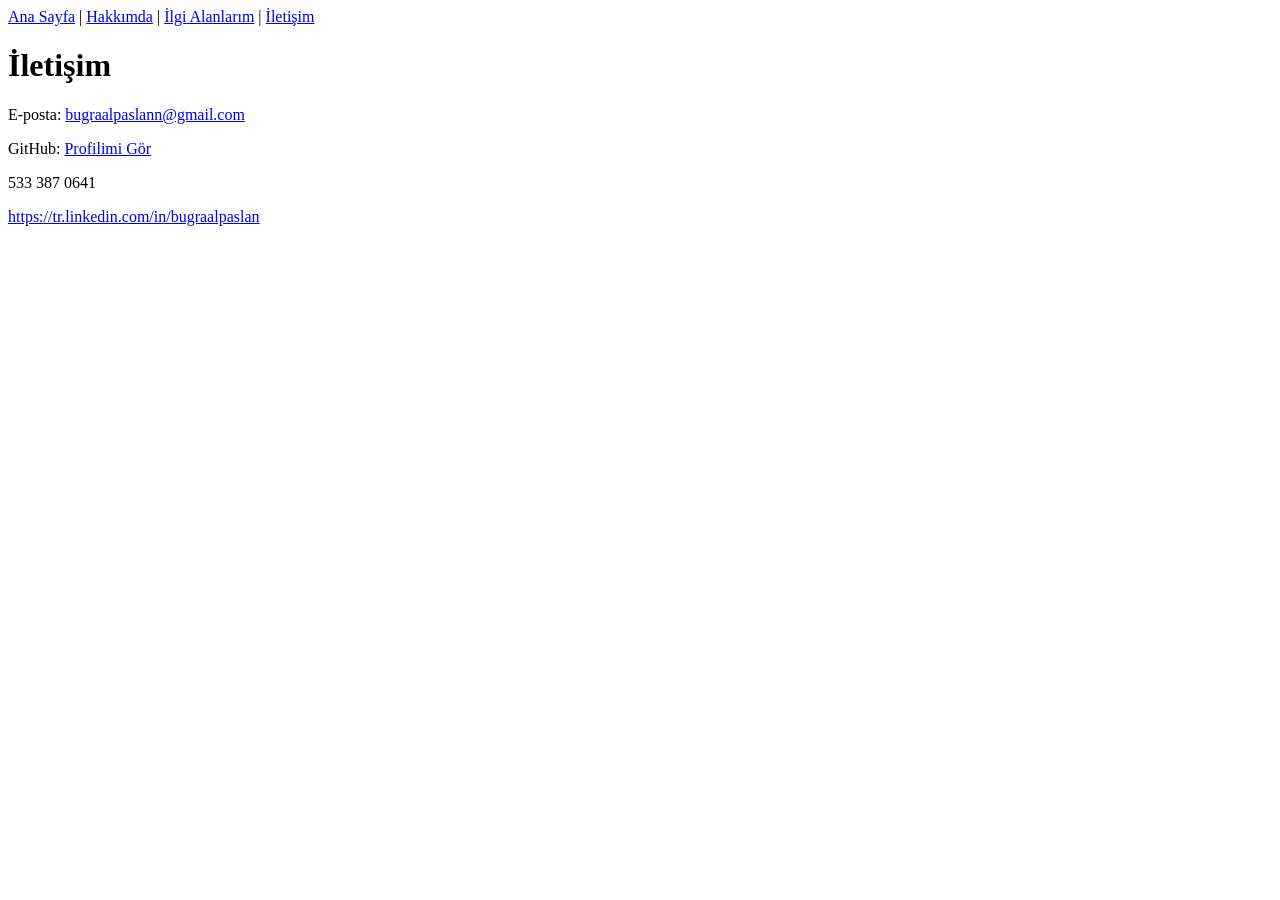
==== contact.html @ 7a17dd8d "Add files via upload" ====
<!DOCTYPE html>
<body>
    <nav>
        <a href="index.html">Ana Sayfa</a> | 
        <a href="about.html">Hakkımda</a> | 
        <a href="interests.html">İlgi Alanlarım</a> | 
        <a href="contact.html">İletişim</a>
    </nav>

    <main>
        <h1>İletişim</h1>
        <p>E-posta: <a href="mailto:bugraalpaslann@gmail.com">bugraalpaslann@gmail.com</a></p>
        <p>GitHub: <a href="https://github.com/BugraAlpaslan" target="_blank">Profilimi Gör</a></p>
        <p>533 387 0641</p>
        <p><a href="https://tr.linkedin.com/in/bugraalpaslan">https://tr.linkedin.com/in/bugraalpaslan</a></p>

    </main>
</body>
</html>
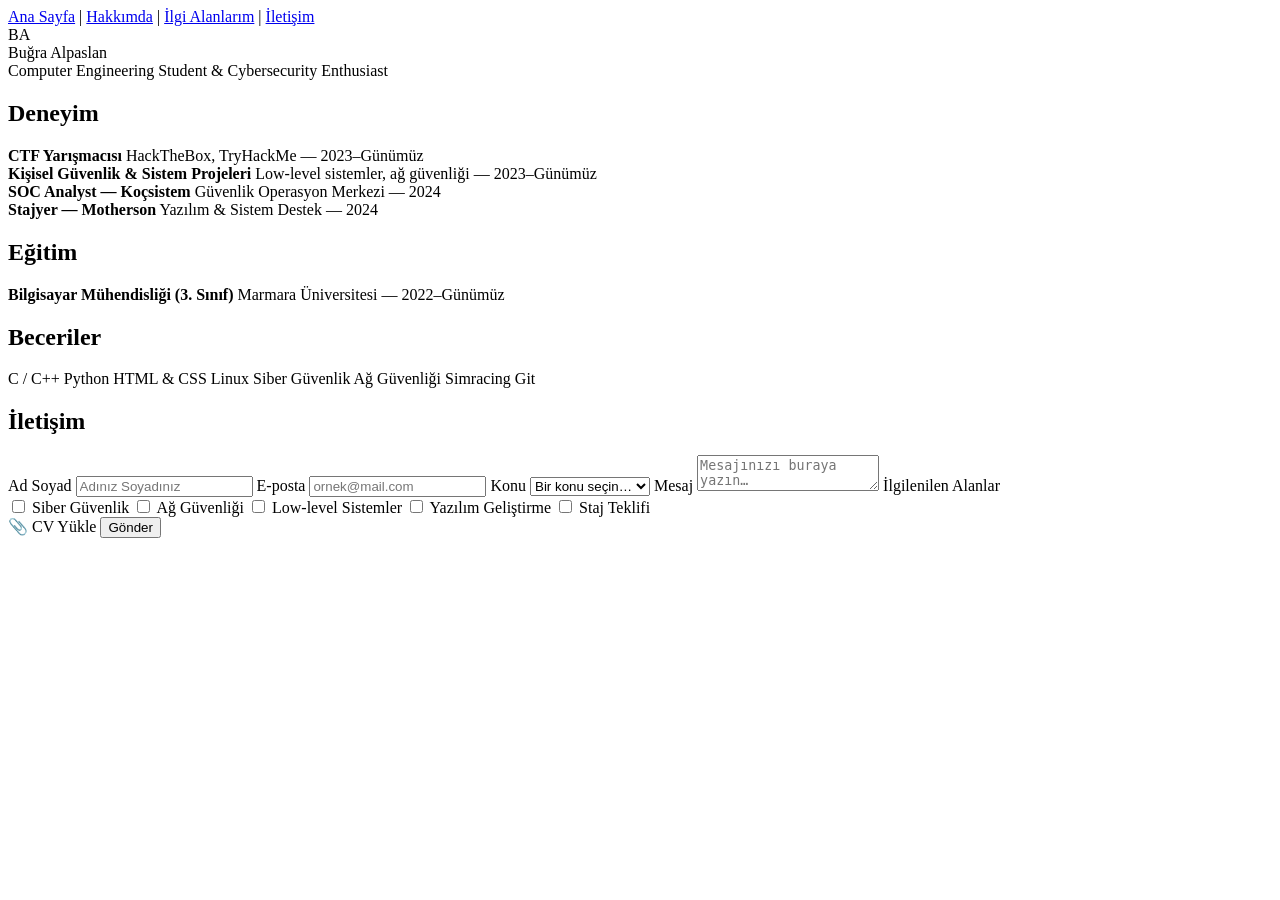
==== commit 05ceae7e: "Revamp contact page with CV and contact form" ====
--- a/contact.html
+++ b/contact.html
@@ -7,13 +7,105 @@
         <a href="contact.html">İletişim</a>
     </nav>
 
-    <main>
-        <h1>İletişim</h1>
-        <p>E-posta: <a href="mailto:bugraalpaslann@gmail.com">bugraalpaslann@gmail.com</a></p>
-        <p>GitHub: <a href="https://github.com/BugraAlpaslan" target="_blank">Profilimi Gör</a></p>
-        <p>533 387 0641</p>
-        <p><a href="https://tr.linkedin.com/in/bugraalpaslan">https://tr.linkedin.com/in/bugraalpaslan</a></p>
+    
+  <div class="cv-wrapper">
+    <div class="cv-header">
+      <div class="avatar">BA</div>
+      <div>
+        <div class="cv-name">Buğra Alpaslan</div>
+        <div class="cv-title">Computer Engineering Student &amp; Cybersecurity Enthusiast</div>
+      </div>
+    </div>
+ 
+    <div class="cv-section">
+      <h2>Deneyim</h2>
+      <div class="cv-grid">
+        <div class="cv-item">
+          <strong>CTF Yarışmacısı</strong>
+          <span>HackTheBox, TryHackMe — 2023–Günümüz</span>
+        </div>
+        <div class="cv-item">
+          <strong>Kişisel Güvenlik &amp; Sistem Projeleri</strong>
+          <span>Low-level sistemler, ağ güvenliği — 2023–Günümüz</span>
+        </div>
+        <div class="cv-item">
+          <strong>SOC Analyst — Koçsistem</strong>
+          <span>Güvenlik Operasyon Merkezi — 2024</span>
+        </div>
+        <div class="cv-item">
+          <strong>Stajyer — Motherson</strong>
+          <span>Yazılım &amp; Sistem Destek — 2024</span>
+        </div>
+      </div>
+    </div>
+ 
+    <div class="cv-section">
+      <h2>Eğitim</h2>
+      <div class="cv-grid">
+        <div class="cv-item">
+          <strong>Bilgisayar Mühendisliği (3. Sınıf)</strong>
+          <span>Marmara Üniversitesi — 2022–Günümüz</span>
+        </div>
+      </div>
+    </div>
+ 
+    <div class="cv-section">
+      <h2>Beceriler</h2>
+      <div class="skills-list">
+        <span class="skill-tag">C / C++</span>
+        <span class="skill-tag">Python</span>
+        <span class="skill-tag">HTML &amp; CSS</span>
+        <span class="skill-tag">Linux</span>
+        <span class="skill-tag">Siber Güvenlik</span>
+        <span class="skill-tag">Ağ Güvenliği</span>
+        <span class="skill-tag">Simracing</span>
+        <span class="skill-tag">Git</span>
+      </div>
+    </div>
+  </div>
+ 
+  <div class="contact-section">
+    <h2>İletişim</h2>
+ 
+    <div class="contact-container">
+ 
+      <form action="#" method="post">
+ 
+        <label for="fullname">Ad Soyad</label>
+        <input type="text" id="fullname" name="fullname" placeholder="Adınız Soyadınız" required>
+ 
+        <label for="email">E-posta</label>
+        <input type="email" id="email" name="email" placeholder="ornek@mail.com" required>
+ 
+        <label for="konu">Konu</label>
+        <select id="konu" name="konu" required>
+          <option value="" disabled selected>Bir konu seçin…</option>
+          <option value="is-teklifi">İş Teklifi</option>
+          <option value="soru">Soru</option>
+          <option value="geri-bildirim">Geri Bildirim</option>
+        </select>
+ 
+        <label for="mesaj">Mesaj</label>
+        <textarea id="mesaj" name="mesaj" placeholder="Mesajınızı buraya yazın…" required></textarea>
+ 
+        <span class="checkbox-group-label">İlgilenilen Alanlar</span>
+        <div class="checkbox-group">
+          <label><input type="checkbox" name="alan" value="siber-guvenlik"> Siber Güvenlik</label>
+          <label><input type="checkbox" name="alan" value="ag-guvenligi"> Ağ Güvenliği</label>
+          <label><input type="checkbox" name="alan" value="low-level"> Low-level Sistemler</label>
+          <label><input type="checkbox" name="alan" value="yazilim-gelistirme"> Yazılım Geliştirme</label>
+          <label><input type="checkbox" name="alan" value="staj"> Staj Teklifi</label>
+        </div>
+ 
+        <input type="file" id="cv-upload" name="cv" accept=".pdf,.doc,.docx" style="display:none">
+        <label for="cv-upload" class="upload-btn">📎 CV Yükle</label>
+ 
+        <button type="submit">Gönder</button>
+ 
+      </form>
+    </div>
+  </div>
+ 
+</body>
 
-    </main>
-</body>
-</html>+</html>
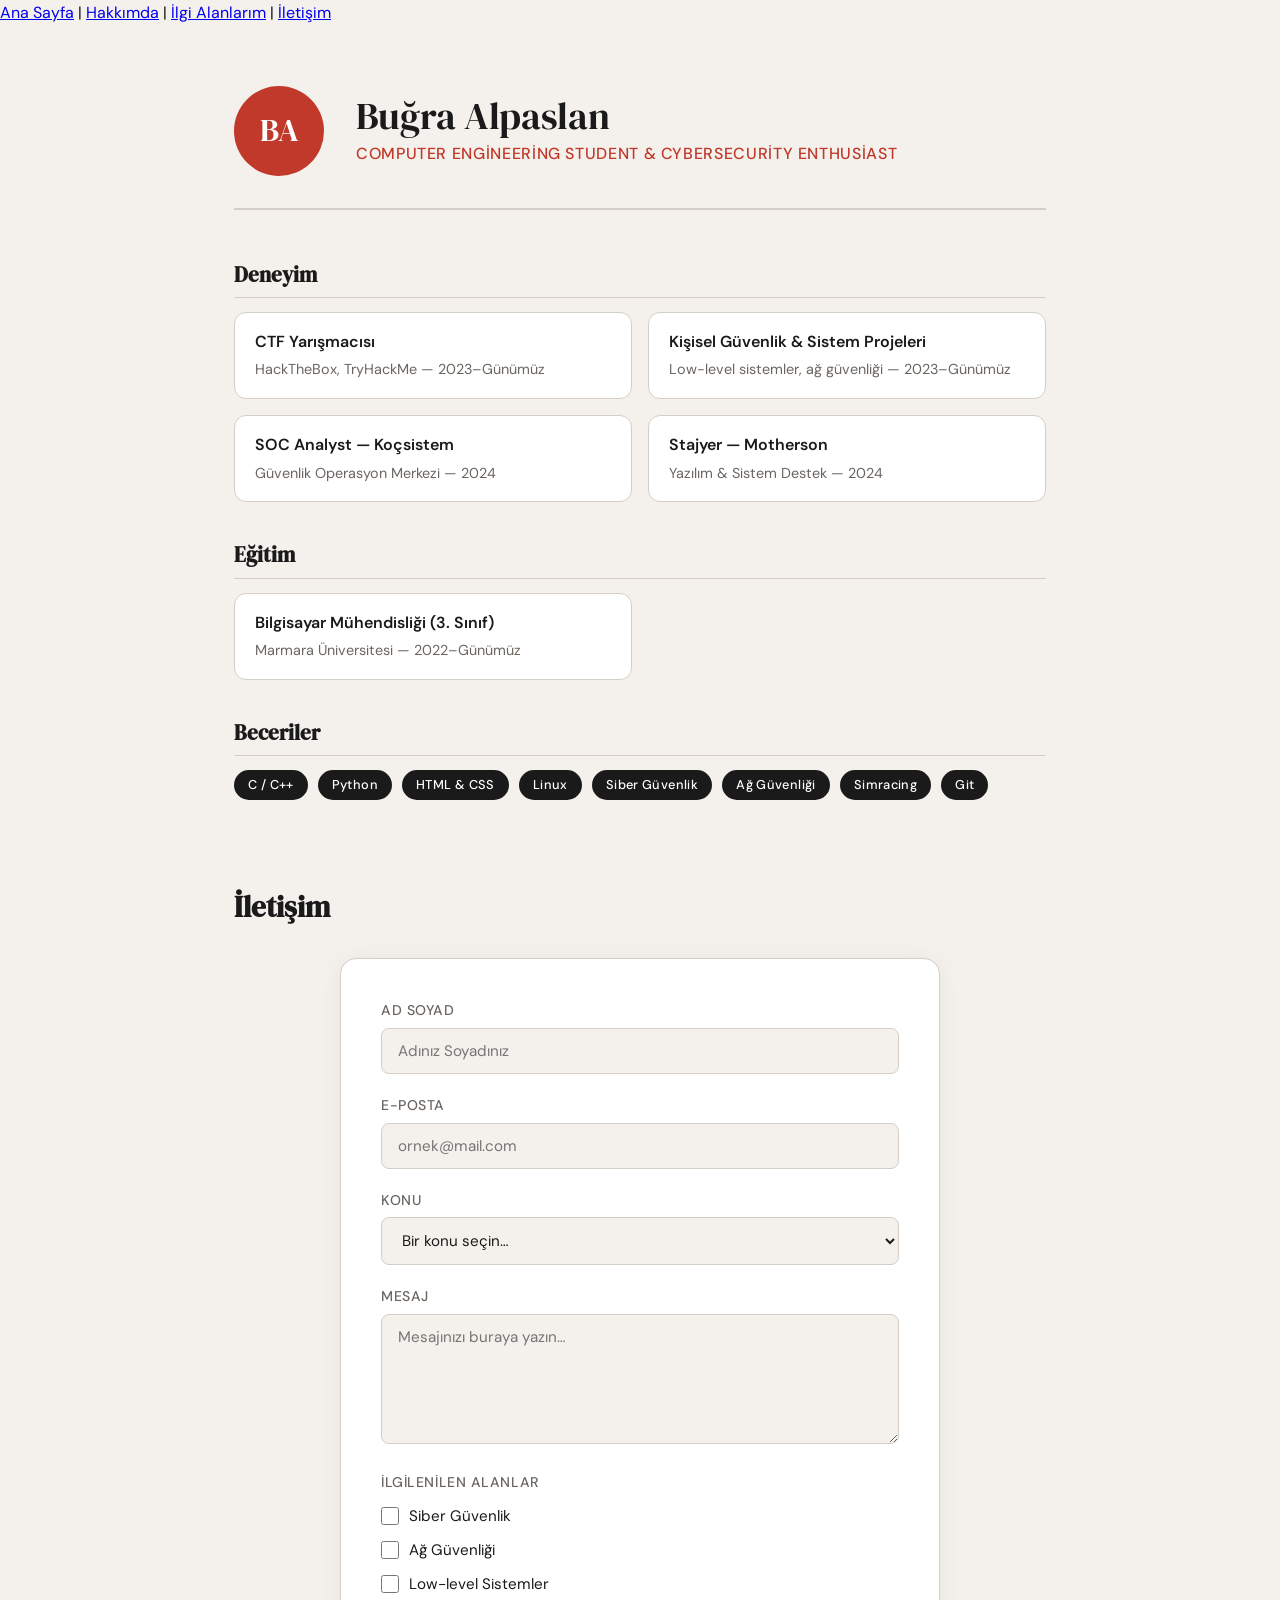
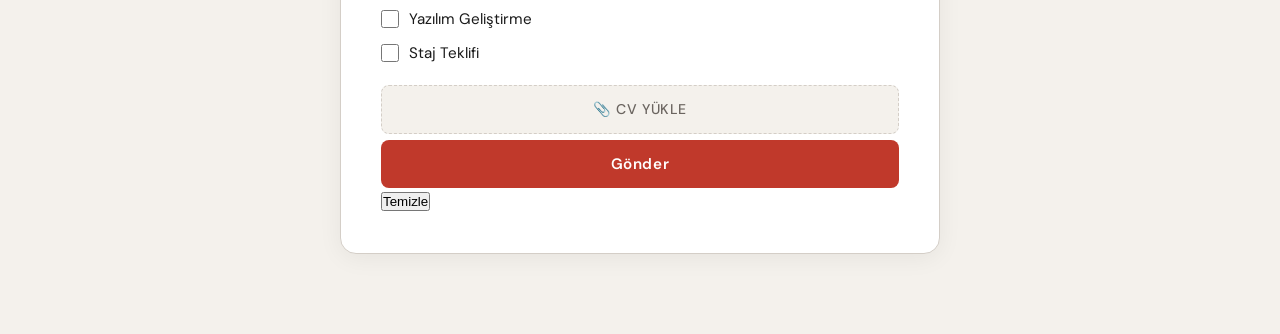
==== commit 4fbf5bc1: "Update contact form with reset button Added a reset button to the contact form and updated the HTML " ====
--- a/contact.html
+++ b/contact.html
@@ -1,13 +1,21 @@
 <!DOCTYPE html>
+<html lang="tr">
+<head>
+  <meta charset="UTF-8">
+  <meta name="viewport" content="width=device-width, initial-scale=1.0">
+  <title>CV – İletişim Formu</title>
+  <link href="https://fonts.googleapis.com/css2?family=DM+Serif+Display&family=DM+Sans:wght@300;400;500;600&display=swap" rel="stylesheet">
+  <link rel="stylesheet" href="style.css">
+</head>
 <body>
-    <nav>
-        <a href="index.html">Ana Sayfa</a> | 
-        <a href="about.html">Hakkımda</a> | 
-        <a href="interests.html">İlgi Alanlarım</a> | 
-        <a href="contact.html">İletişim</a>
-    </nav>
 
-    
+  <nav>
+    <a href="index.html">Ana Sayfa</a> | 
+    <a href="about.html">Hakkımda</a> | 
+    <a href="interests.html">İlgi Alanlarım</a> | 
+    <a href="contact.html">İletişim</a>
+  </nav>
+
   <div class="cv-wrapper">
     <div class="cv-header">
       <div class="avatar">BA</div>
@@ -16,7 +24,7 @@
         <div class="cv-title">Computer Engineering Student &amp; Cybersecurity Enthusiast</div>
       </div>
     </div>
- 
+
     <div class="cv-section">
       <h2>Deneyim</h2>
       <div class="cv-grid">
@@ -38,7 +46,7 @@
         </div>
       </div>
     </div>
- 
+
     <div class="cv-section">
       <h2>Eğitim</h2>
       <div class="cv-grid">
@@ -48,7 +56,7 @@
         </div>
       </div>
     </div>
- 
+
     <div class="cv-section">
       <h2>Beceriler</h2>
       <div class="skills-list">
@@ -63,20 +71,20 @@
       </div>
     </div>
   </div>
- 
+
   <div class="contact-section">
     <h2>İletişim</h2>
- 
+
     <div class="contact-container">
- 
+
       <form action="#" method="post">
- 
+
         <label for="fullname">Ad Soyad</label>
         <input type="text" id="fullname" name="fullname" placeholder="Adınız Soyadınız" required>
- 
+
         <label for="email">E-posta</label>
         <input type="email" id="email" name="email" placeholder="ornek@mail.com" required>
- 
+
         <label for="konu">Konu</label>
         <select id="konu" name="konu" required>
           <option value="" disabled selected>Bir konu seçin…</option>
@@ -84,10 +92,10 @@
           <option value="soru">Soru</option>
           <option value="geri-bildirim">Geri Bildirim</option>
         </select>
- 
+
         <label for="mesaj">Mesaj</label>
         <textarea id="mesaj" name="mesaj" placeholder="Mesajınızı buraya yazın…" required></textarea>
- 
+
         <span class="checkbox-group-label">İlgilenilen Alanlar</span>
         <div class="checkbox-group">
           <label><input type="checkbox" name="alan" value="siber-guvenlik"> Siber Güvenlik</label>
@@ -96,16 +104,18 @@
           <label><input type="checkbox" name="alan" value="yazilim-gelistirme"> Yazılım Geliştirme</label>
           <label><input type="checkbox" name="alan" value="staj"> Staj Teklifi</label>
         </div>
- 
+
         <input type="file" id="cv-upload" name="cv" accept=".pdf,.doc,.docx" style="display:none">
         <label for="cv-upload" class="upload-btn">📎 CV Yükle</label>
- 
-        <button type="submit">Gönder</button>
- 
+
+        <div class="btn-row">
+          <button type="submit">Gönder</button>
+          <button type="reset">Temizle</button>
+        </div>
+
       </form>
     </div>
   </div>
- 
+
 </body>
-
 </html>
--- a/style.css
+++ b/style.css
@@ -0,0 +1,259 @@
+*, *::before, *::after { box-sizing: border-box; margin: 0; padding: 0; }
+
+:root {
+  --bg: #f4f1ec;
+  --ink: #1a1a1a;
+  --muted: #6b6560;
+  --accent: #c0392b;
+  --border: #d4cec7;
+  --card: #ffffff;
+  --radius: 12px;
+}
+
+body {
+  background: var(--bg);
+  color: var(--ink);
+  font-family: 'DM Sans', sans-serif;
+  font-weight: 400;
+  line-height: 1.6;
+}
+
+.cv-wrapper {
+  max-width: 860px;
+  margin: 0 auto;
+  padding: 60px 24px 0;
+}
+
+.cv-header {
+  display: flex;
+  align-items: center;
+  gap: 32px;
+  margin-bottom: 48px;
+  padding-bottom: 32px;
+  border-bottom: 2px solid var(--border);
+}
+
+.avatar {
+  width: 90px;
+  height: 90px;
+  border-radius: 50%;
+  background: var(--accent);
+  display: flex;
+  align-items: center;
+  justify-content: center;
+  font-family: 'DM Serif Display', serif;
+  font-size: 2rem;
+  color: #fff;
+  flex-shrink: 0;
+}
+
+.cv-name {
+  font-family: 'DM Serif Display', serif;
+  font-size: 2.4rem;
+  line-height: 1.1;
+  margin-bottom: 4px;
+}
+
+.cv-title {
+  color: var(--accent);
+  font-weight: 500;
+  font-size: 1rem;
+  letter-spacing: .04em;
+  text-transform: uppercase;
+}
+
+.cv-section {
+  margin-bottom: 36px;
+}
+
+.cv-section h2 {
+  font-family: 'DM Serif Display', serif;
+  font-size: 1.3rem;
+  margin-bottom: 14px;
+  padding-bottom: 6px;
+  border-bottom: 1px solid var(--border);
+}
+
+.cv-grid {
+  display: grid;
+  grid-template-columns: 1fr 1fr;
+  gap: 16px;
+}
+
+.cv-item {
+  background: var(--card);
+  border-radius: var(--radius);
+  padding: 16px 20px;
+  border: 1px solid var(--border);
+}
+
+.cv-item strong { display: block; font-weight: 600; margin-bottom: 2px; }
+.cv-item span { font-size: .9rem; color: var(--muted); }
+
+.skills-list {
+  display: flex;
+  flex-wrap: wrap;
+  gap: 10px;
+}
+
+.skill-tag {
+  background: var(--ink);
+  color: #fff;
+  font-size: .8rem;
+  font-weight: 500;
+  padding: 5px 14px;
+  border-radius: 99px;
+  letter-spacing: .03em;
+}
+
+.contact-section {
+  max-width: 860px;
+  margin: 0 auto;
+  padding: 48px 24px 80px;
+}
+
+.contact-section > h2 {
+  font-family: 'DM Serif Display', serif;
+  font-size: 1.8rem;
+  margin-bottom: 28px;
+}
+
+.contact-container {
+  width: 600px;
+  margin: 0 auto;
+  padding: 40px;
+  border: 1.5px solid var(--border);
+  border-radius: 16px;
+  background: var(--card);
+  box-shadow: 0 4px 24px rgba(0,0,0,.06);
+}
+
+.contact-container label {
+  display: block;
+  font-weight: 500;
+  font-size: .88rem;
+  letter-spacing: .04em;
+  text-transform: uppercase;
+  color: var(--muted);
+  margin-bottom: 6px;
+}
+
+.contact-container input,
+.contact-container select,
+.contact-container textarea {
+  width: 100%;
+  padding: 12px 16px;
+  margin-bottom: 20px;
+  border: 1.5px solid var(--border);
+  border-radius: 8px;
+  font-family: 'DM Sans', sans-serif;
+  font-size: .95rem;
+  color: var(--ink);
+  background: var(--bg);
+  transition: border-color .2s, box-shadow .2s;
+  outline: none;
+}
+
+.contact-container input:focus,
+.contact-container select:focus,
+.contact-container textarea:focus {
+  border-color: var(--accent);
+  box-shadow: 0 0 0 3px rgba(192,57,43,.12);
+}
+
+.contact-container textarea {
+  resize: vertical;
+  min-height: 130px;
+}
+
+.upload-btn {
+  display: block;
+  width: 100%;
+  padding: 12px 16px;
+  margin-bottom: 20px;
+  border: 1.5px dashed var(--border);
+  border-radius: 8px;
+  background: var(--bg);
+  color: var(--muted);
+  font-family: 'DM Sans', sans-serif;
+  font-size: .95rem;
+  font-weight: 500;
+  text-align: center;
+  cursor: pointer;
+  transition: border-color .2s, color .2s;
+  text-transform: none;
+  letter-spacing: 0;
+}
+
+.upload-btn:hover {
+  border-color: var(--accent);
+  color: var(--accent);
+}
+
+.contact-container button[type="submit"] {
+  background: var(--accent);
+  border: none;
+  padding: 14px 36px;
+  color: #fff;
+  font-family: 'DM Sans', sans-serif;
+  font-size: .95rem;
+  font-weight: 600;
+  letter-spacing: .04em;
+  border-radius: 8px;
+  cursor: pointer;
+  transition: background .2s, transform .15s;
+  display: block;
+  width: 100%;
+}
+
+.contact-container button[type="submit"]:hover {
+  background: #a93226;
+  transform: translateY(-1px);
+}
+
+.checkbox-group {
+  display: flex;
+  flex-direction: column;
+  gap: 10px;
+  margin-bottom: 20px;
+}
+
+.checkbox-group label {
+  display: flex;
+  align-items: center;
+  gap: 10px;
+  font-size: .95rem;
+  font-weight: 400;
+  letter-spacing: 0;
+  text-transform: none;
+  color: var(--ink);
+  cursor: pointer;
+  margin-bottom: 0;
+}
+
+.checkbox-group input[type="checkbox"] {
+  width: 18px;
+  height: 18px;
+  min-width: 18px;
+  padding: 0;
+  margin-bottom: 0;
+  accent-color: var(--accent);
+  cursor: pointer;
+  border-radius: 4px;
+}
+
+.checkbox-group-label {
+  display: block;
+  font-weight: 500;
+  font-size: .88rem;
+  letter-spacing: .04em;
+  text-transform: uppercase;
+  color: var(--muted);
+  margin-bottom: 10px;
+}
+
+@media (max-width: 680px) {
+  .contact-container { width: 100%; padding: 24px; }
+  .cv-grid { grid-template-columns: 1fr; }
+  .cv-header { flex-direction: column; text-align: center; }
+}
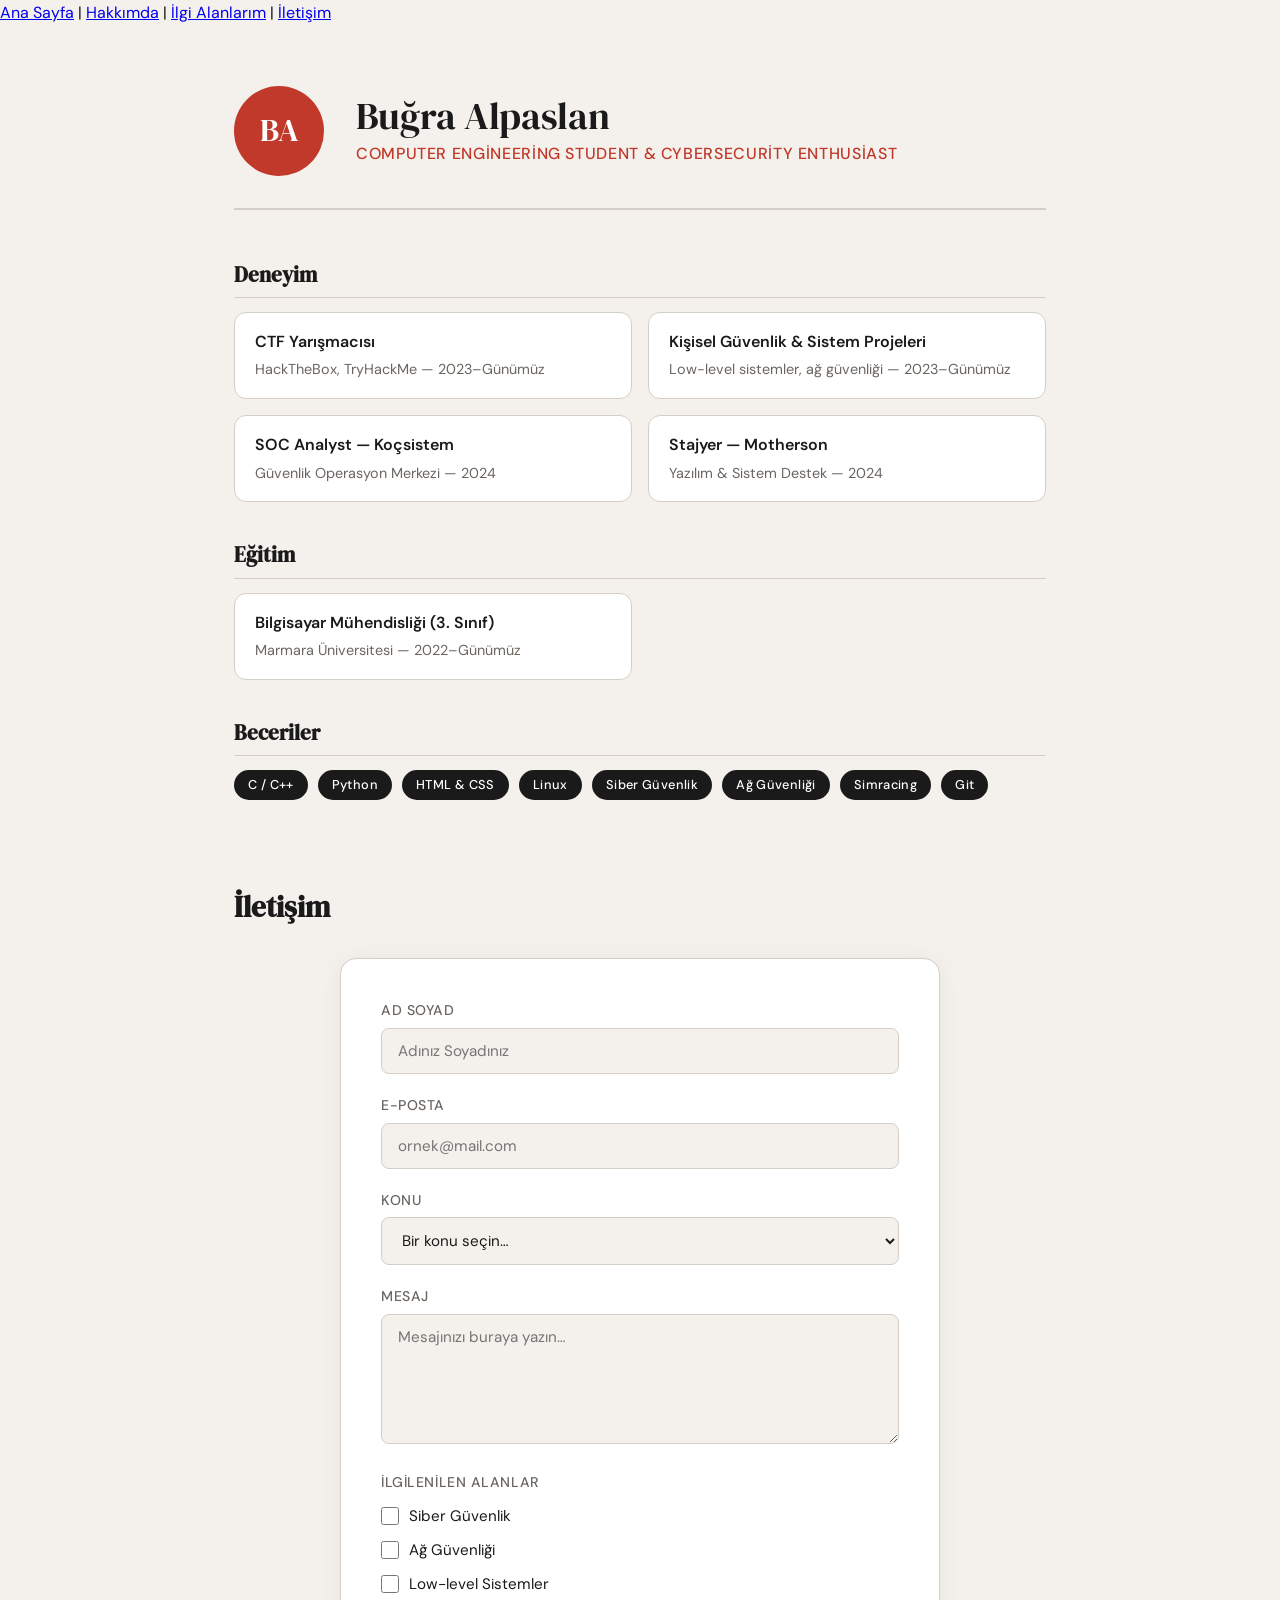
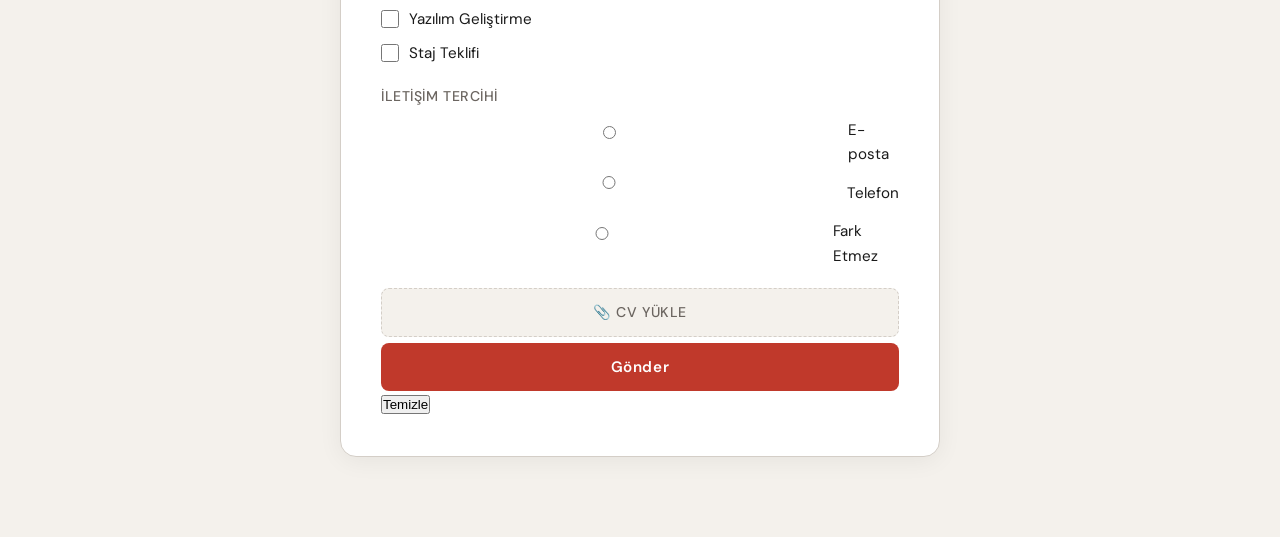
==== commit 59ac5d28: "Update contact.html" ====
--- a/contact.html
+++ b/contact.html
@@ -105,6 +105,13 @@
           <label><input type="checkbox" name="alan" value="staj"> Staj Teklifi</label>
         </div>
 
+        <span class="checkbox-group-label">İletişim Tercihi</span>
+        <div class="checkbox-group">
+          <label><input type="radio" name="tercih" value="email"> E-posta</label>
+          <label><input type="radio" name="tercih" value="telefon"> Telefon</label>
+          <label><input type="radio" name="tercih" value="fark-etmez"> Fark Etmez</label>
+        </div>
+
         <input type="file" id="cv-upload" name="cv" accept=".pdf,.doc,.docx" style="display:none">
         <label for="cv-upload" class="upload-btn">📎 CV Yükle</label>
 
